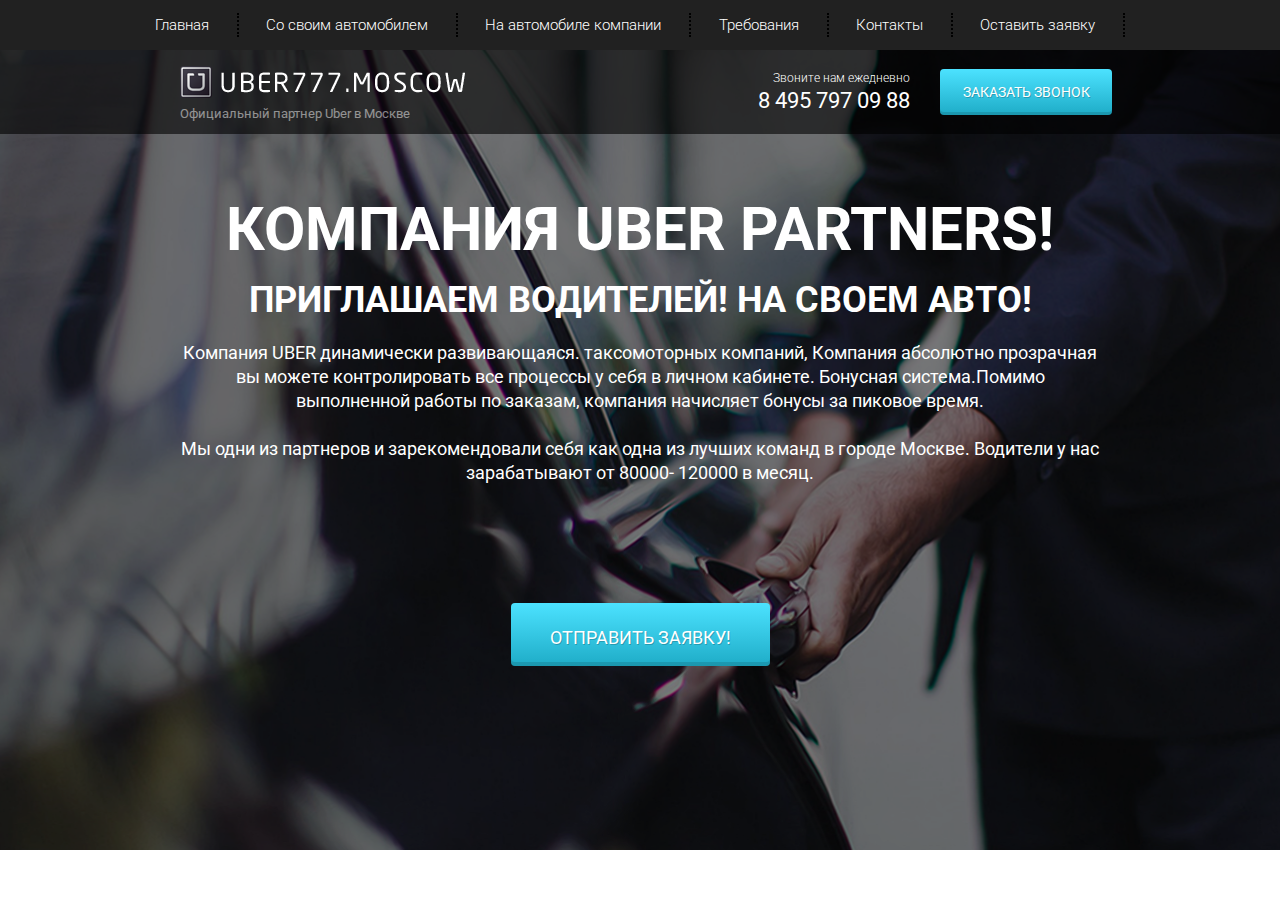
==== source/WEB_UBER/src/index.html @ 9bc8b07d "add new site" ====
<!DOCTYPE html>
<html lang="en">
<head>
    <meta charset="UTF-8">
    <meta http-equiv="X-UA-Compatible" content="IE=edge">
    <meta name="viewport" content="width=device-width, initial-scale=1.0">
    <link rel="preconnect" href="https://fonts.gstatic.com">
<link href="https://fonts.googleapis.com/css2?family=Roboto:ital,wght@0,300;0,400;0,700;1,300;1,400;1,700&display=swap" rel="stylesheet">
<link rel="stylesheet" href="bootstrap/bootstrap-reboot.min.css">
<link rel="stylesheet" href="bootstrap/bootstrap-grid.min.css">
<link rel="stylesheet" href="css/style.css">
    <title>Document</title>
</head>
<body>
    <header>
        <nav>
            <div class="container">
                <ul class="menu">
                    <li class="menu_item"><a href="#" class="menu_link">Главная</a></li>
                    <li class="menu_item"><a href="#" class="menu_link">Со своим автомобилем</a></li>
                    <li class="menu_item"><a href="#" class="menu_link">На автомобиле компании</a></li>
                    <li class="menu_item"><a href="#" class="menu_link">Требования</a></li>
                    <li class="menu_item"><a href="#" class="menu_link">Контакты</a></li>
                    <li class="menu_item"><a href="#" class="menu_link">Оставить заявку</a></li>
                </ul>
            </div>
        </nav>
        <div class="subheader">
            <div class="container">
                <div class="row">
                    <div class="col-md-4 offset-md-1">
                        <a href="#" class="subheader_logo"><img src="img/logo/uberr.png" alt="logo"></a>
                        <div class="subheader_official">Официальный партнер Uber в Москве</div>
                        
                    </div>
                    <div class="col-md-2 offset-md-2">
                        <div class="subheader_call">
                            Звоните нам ежедневно
                        </div>
                        <a href="tel:84957970988" class="subheader_phone">8 495 797 09 88</a>
                    </div>
                    <div class="col-md-2">
                      <button class="subheader_btn">заказать звонок</button>  
                </div>
                </div>

            </div>
        </div>
    </header>
  <section class="promo">
      <div class="container">
          <div class="row">
              <div class="col-md-10 offset-md-1">
                  <h1 class="promo_header">КОМПАНИЯ UBER PARTNERS!</h1>
                  <h2 class="promo_subheader">ПРИГЛАШАЕМ ВОДИТЕЛЕЙ! НА СВОЕМ АВТО!</h2>
                  <div class="promo_descr">Компания UBER  динамически развивающаяся.    
                        таксомоторных компаний, Компания абсолютно прозрачная вы можете контролировать все процессы у себя в личном кабинете. Бонуcная система.Помимо выполненной работы по заказам, компания начисляет бонусы за
                        пиковое время.
                        <br><br>
                        Мы одни из партнеров и зарекомендовали себя как одна из лучших команд в городе Москве.  Водители у нас
                        зарабатывают от 80000- 120000 в месяц.</div>
                        <button class="promo_btn">ОТПРАВИТЬ ЗАЯВКУ!</button>
              </div>
          </div>
      </div>
  </section>
</body>
</html>
---- source/WEB_UBER/src/css/style.css ----
* {
    font-family: 'Roboto', sans-serif;  
}
header {
    position: relative;
}
nav {
    height: 50px;
    background-color: #212121;
}

.menu {
    display: flex;
    justify-content: space-between;
    padding: 13px 70px;
    margin: 0;
    list-style: none;
}

.menu .menu_link {
    font-size: 15px;
    font-weight: 300;
    color: #ffffff;
}
.menu .menu_item {
    border-right: 2px dotted black;
    padding-right: 28px;
}

.subheader {
    position: absolute;
    width: 100%;
    height: 84px;
    background-color: rgba(0, 0, 0, 0.6);
}

.subheader .subheader_logo {
    display: block;
    max-width: 100%;
    margin-top: 16px;
}

.subheader .subheader_official {
    margin-top: 6px;
    opacity: 0.5;
    color: #ffffff;
    font-size: 13px;
    font-weight: 400;
    font-style: normal;
    letter-spacing: normal;
    text-align: left;
}

.subheader .subheader_call {
    color: #ffffff;
    font-size: 12px;
    font-weight: 300;
    margin-top: 19px;
    text-align: right;
}

.subheader .subheader_phone {
    display: block;
    margin-top: 8px;
    color: #ffffff;
    font-size: 22px;
    font-weight: 400;
    text-align: right;
    text-transform: uppercase;
    line-height: 12px;
}

.subheader .subheader_btn {
    margin-top: 19px;
    width: 172px;
    height: 46px;
    box-shadow: inset 0 -3px 0 rgba(0, 0, 0, 0.12);
    border: none;
    border-radius: 4px;
    background-image: linear-gradient(to top, #1eacc7 0%, #4ce2ff 100%);
    text-shadow: 1px 1px 0 rgba(0, 0, 0, 0.21);
    color: #ffffff;
    font-size: 14px;
    font-weight: 400;
    text-align: center;
    text-transform: uppercase;
}

.promo {
    min-height: 800px;
    background: url('../img/bg/up-img.png') center center/cover no-repeat;
    padding: 150px 0 135px 0;
}

.promo .promo_header {
    color: #ffffff;
    font-size: 36px;
    font-weight: 700;
    text-align: center;
    text-transform: uppercase;
    font-size: 60px;
    line-height: 60px;
}

.promo .promo_subheader {
    color: #ffffff;
    font-size: 36px;
    font-weight: 700;
    text-align: center;
    text-transform: uppercase;
    font-size: 36px;
    line-height: 36px;
    margin-top: 22px;
}

.promo .promo_descr {
    color: #ffffff;
    font-family: Roboto;
    font-size: 18px;
    font-weight: 400;
    line-height: 24px;
    text-align: center;
    margin-top: 23px;
}

.promo .promo_btn {
    display: block;
    margin: 118px auto 0 auto;
    width: 259px;
    height: 63px;
    box-shadow: inset 0 -4px 0 rgba(0, 0, 0, 0.12);
    border: none;
    border-radius: 4px;
    background-image: linear-gradient(to top, #1eacc7 0%, #4ce2ff 100%);
    text-shadow: 1px 1px 0 rgba(0, 0, 0, 0.21);
    color: #ffffff;
    font-family: Roboto;
    font-size: 18px;
    font-weight: 400;
    font-style: normal;
    letter-spacing: normal;
    line-height: 68px;
    text-align: center;
    text-transform: uppercase;
}
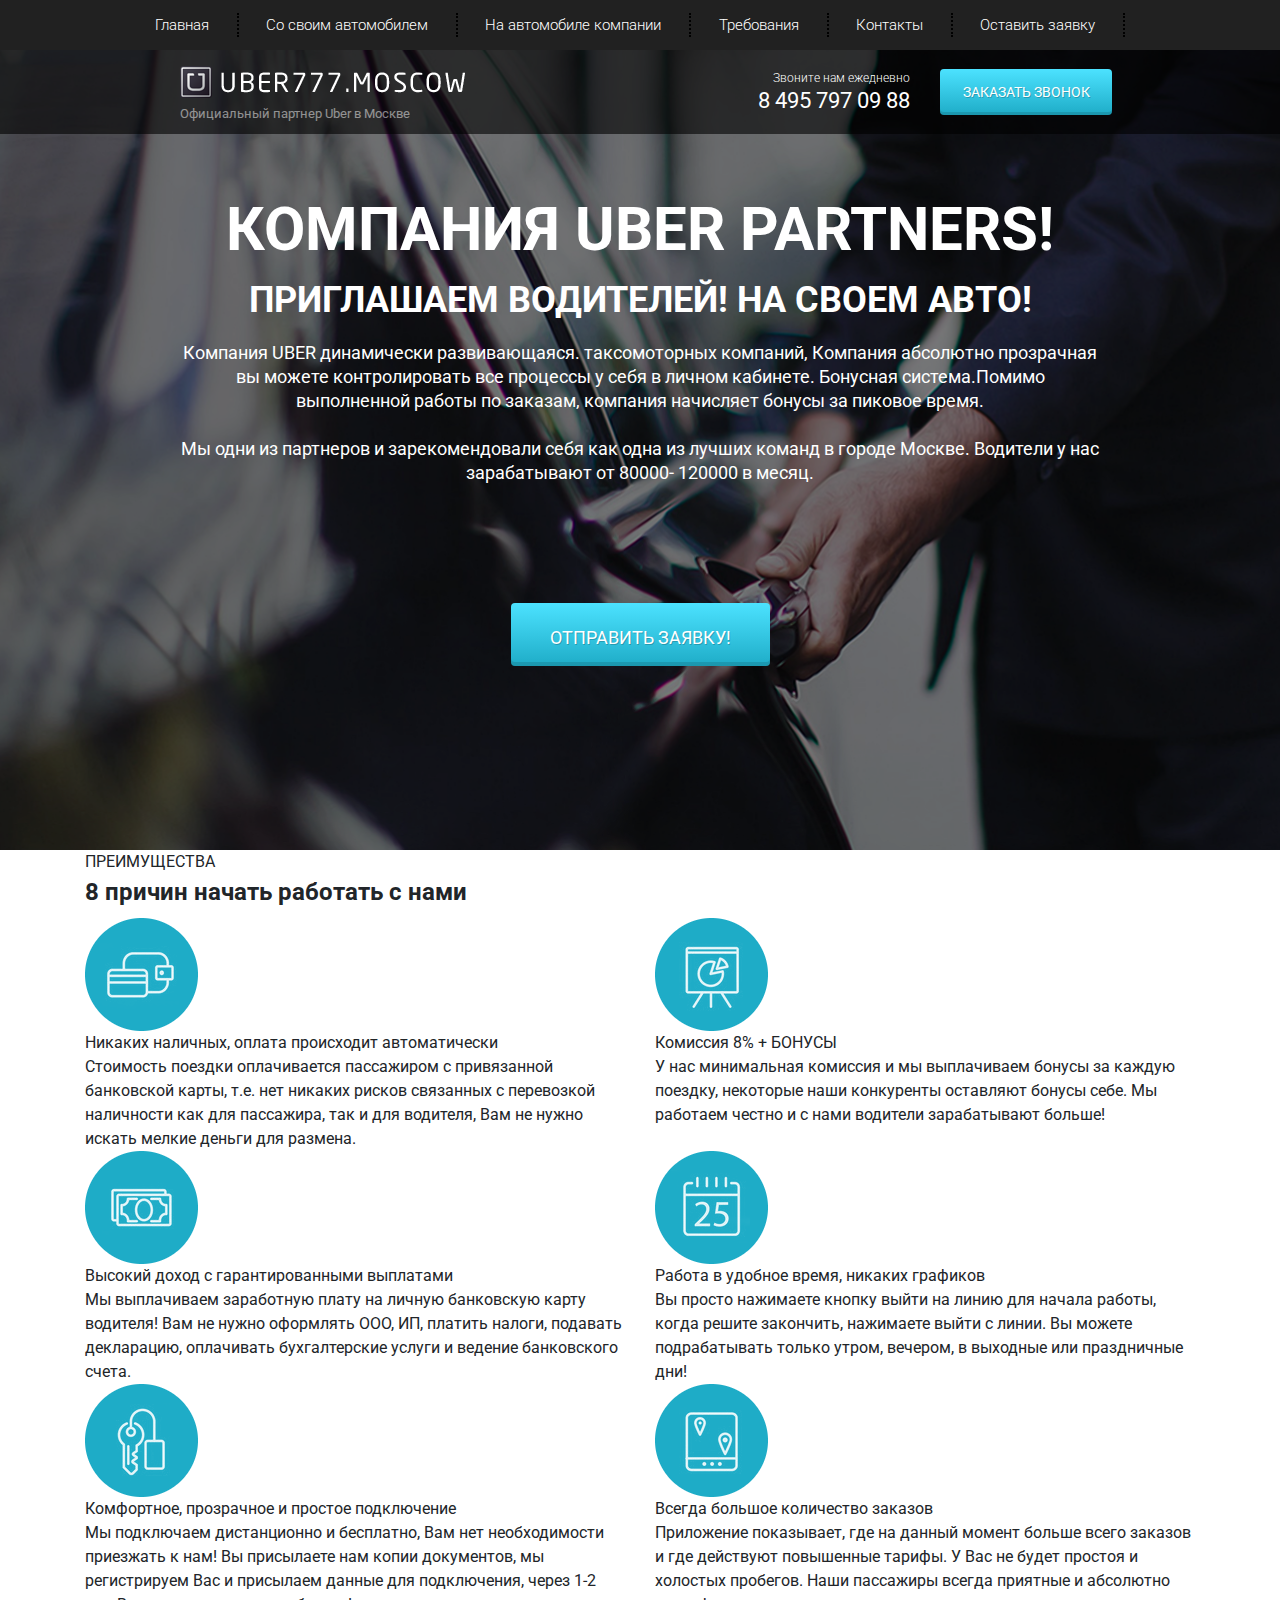
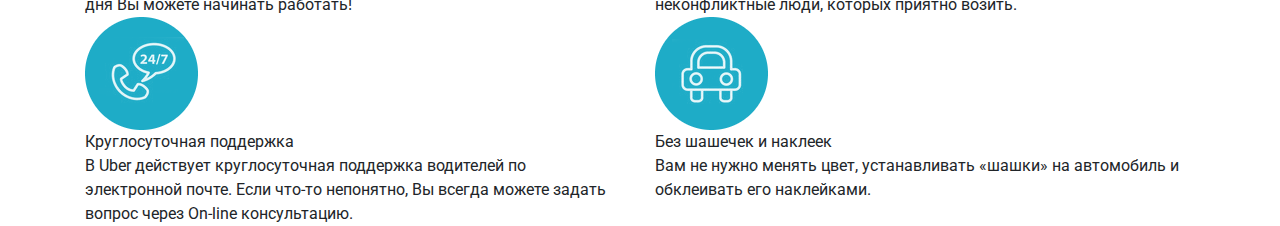
==== commit f05f15bd: "add sass file" ====
--- a/source/WEB_UBER/src/index.html
+++ b/source/WEB_UBER/src/index.html
@@ -1,68 +1,211 @@
 <!DOCTYPE html>
 <html lang="en">
-<head>
-    <meta charset="UTF-8">
-    <meta http-equiv="X-UA-Compatible" content="IE=edge">
-    <meta name="viewport" content="width=device-width, initial-scale=1.0">
-    <link rel="preconnect" href="https://fonts.gstatic.com">
-<link href="https://fonts.googleapis.com/css2?family=Roboto:ital,wght@0,300;0,400;0,700;1,300;1,400;1,700&display=swap" rel="stylesheet">
-<link rel="stylesheet" href="bootstrap/bootstrap-reboot.min.css">
-<link rel="stylesheet" href="bootstrap/bootstrap-grid.min.css">
-<link rel="stylesheet" href="css/style.css">
-    <title>Document</title>
-</head>
-<body>
+  <head>
+    <meta charset="UTF-8" />
+    <meta http-equiv="X-UA-Compatible" content="IE=edge" />
+    <meta name="viewport" content="width=device-width, initial-scale=1.0" />
+    <link rel="preconnect" href="https://fonts.gstatic.com" />
+    <link
+      href="https://fonts.googleapis.com/css2?family=Roboto:ital,wght@0,300;0,400;0,700;1,300;1,400;1,700&display=swap"
+      rel="stylesheet"
+    />
+    <link rel="stylesheet" href="css/bootstrap-reboot.min.css" />
+    <link rel="stylesheet" href="css/bootstrap-grid.min.css" />
+    <link rel="stylesheet" href="css/style.css" />
+    <title>UBER</title>
+  </head>
+  <body>
     <header>
-        <nav>
-            <div class="container">
-                <ul class="menu">
-                    <li class="menu_item"><a href="#" class="menu_link">Главная</a></li>
-                    <li class="menu_item"><a href="#" class="menu_link">Со своим автомобилем</a></li>
-                    <li class="menu_item"><a href="#" class="menu_link">На автомобиле компании</a></li>
-                    <li class="menu_item"><a href="#" class="menu_link">Требования</a></li>
-                    <li class="menu_item"><a href="#" class="menu_link">Контакты</a></li>
-                    <li class="menu_item"><a href="#" class="menu_link">Оставить заявку</a></li>
-                </ul>
-            </div>
-        </nav>
-        <div class="subheader">
-            <div class="container">
-                <div class="row">
-                    <div class="col-md-4 offset-md-1">
-                        <a href="#" class="subheader_logo"><img src="img/logo/uberr.png" alt="logo"></a>
-                        <div class="subheader_official">Официальный партнер Uber в Москве</div>
-                        
-                    </div>
-                    <div class="col-md-2 offset-md-2">
-                        <div class="subheader_call">
-                            Звоните нам ежедневно
-                        </div>
-                        <a href="tel:84957970988" class="subheader_phone">8 495 797 09 88</a>
-                    </div>
-                    <div class="col-md-2">
-                      <button class="subheader_btn">заказать звонок</button>  
-                </div>
-                </div>
+      <nav>
+        <div class="container">
+          <ul class="menu">
+            <li class="menu_item"><a href="#" class="menu_link">Главная</a></li>
+            <li class="menu_item">
+              <a href="#" class="menu_link">Со своим автомобилем</a>
+            </li>
+            <li class="menu_item">
+              <a href="#" class="menu_link">На автомобиле компании</a>
+            </li>
+            <li class="menu_item">
+              <a href="#" class="menu_link">Требования</a>
+            </li>
+            <li class="menu_item">
+              <a href="#" class="menu_link">Контакты</a>
+            </li>
+            <li class="menu_item">
+              <a href="#" class="menu_link">Оставить заявку</a>
+            </li>
+          </ul>
+        </div>
+      </nav>
+      <div class="subheader">
+        <div class="container">
+          <div class="row">
+            <div class="col-md-4 offset-md-1">
+              <a href="#" class="subheader_logo"
+                ><img src="img/logo/uberr.png" alt="logo"
+              /></a>
+              <div class="subheader_official">
+                Официальный партнер Uber в Москве
+              </div>
+            </div>
+            <div class="col-md-2 offset-md-2">
+              <div class="subheader_call">Звоните нам ежедневно</div>
+              <a href="tel:84957970988" class="subheader_phone"
+                >8 495 797 09 88</a
+              >
+            </div>
+            <div class="col-md-2">
+              <button class="subheader_btn">заказать звонок</button>
+            </div>
+          </div>
+        </div>
+      </div>
+    </header>
+    <section class="promo">
+      <div class="container">
+        <div class="row">
+          <div class="col-md-10 offset-md-1">
+            <h1 class="promo_header">КОМПАНИЯ UBER PARTNERS!</h1>
+            <h2 class="promo_subheader">
+              ПРИГЛАШАЕМ ВОДИТЕЛЕЙ! НА СВОЕМ АВТО!
+            </h2>
+            <div class="promo_descr">
+              Компания UBER динамически развивающаяся. таксомоторных компаний,
+              Компания абсолютно прозрачная вы можете контролировать все
+              процессы у себя в личном кабинете. Бонуcная система.Помимо
+              выполненной работы по заказам, компания начисляет бонусы за
+              пиковое время. <br /><br />
+              Мы одни из партнеров и зарекомендовали себя как одна из лучших
+              команд в городе Москве. Водители у нас зарабатывают от 80000-
+              120000 в месяц.
+            </div>
+            <button class="promo_btn">ОТПРАВИТЬ ЗАЯВКУ!</button>
+          </div>
+        </div>
+      </div>
+    </section>
+    <section class="reasons">
+        <div class="container"><div class="label">ПРЕИМУЩЕСТВА</div> 
+        <h2 class="title">8 причин начать работать с нами</h2>
+      <div class="row">
+        <div class="col-md-6">
+          <div class="reasons_block">
+            <div class="reasons_round">
+              <img src="icons/wallet.png" class="rounded float-start" alt="call" />
+            </div>
+            <div class="reasons_descr">
+              <div class="reasons_subtitle">Никаких наличных, оплата происходит
+                  автоматически</div>
+              <div class="reasons_text">
+                  Стоимость поездки оплачивается пассажиром с привязанной банковской карты, т.е. нет никаких
+                  рисков связанных с перевозкой наличности как
+                  для пассажира, так и для водителя, Вам не нужно искать мелкие деньги для размена.
+              </div>
+            </div>
+          </div>
+        </div>
 
-            </div>
-        </div>
-    </header>
-  <section class="promo">
-      <div class="container">
-          <div class="row">
-              <div class="col-md-10 offset-md-1">
-                  <h1 class="promo_header">КОМПАНИЯ UBER PARTNERS!</h1>
-                  <h2 class="promo_subheader">ПРИГЛАШАЕМ ВОДИТЕЛЕЙ! НА СВОЕМ АВТО!</h2>
-                  <div class="promo_descr">Компания UBER  динамически развивающаяся.    
-                        таксомоторных компаний, Компания абсолютно прозрачная вы можете контролировать все процессы у себя в личном кабинете. Бонуcная система.Помимо выполненной работы по заказам, компания начисляет бонусы за
-                        пиковое время.
-                        <br><br>
-                        Мы одни из партнеров и зарекомендовали себя как одна из лучших команд в городе Москве.  Водители у нас
-                        зарабатывают от 80000- 120000 в месяц.</div>
-                        <button class="promo_btn">ОТПРАВИТЬ ЗАЯВКУ!</button>
-              </div>
-          </div>
-      </div>
-  </section>
-</body>
-</html>+        <div class="col-md-6">
+          <div class="reasons_block">
+            <div class="reasons_round">
+              <img src="icons/board.png" class="rounded float-start" alt="call" />
+            </div>
+            <div class="reasons_descr">
+              <div class="reasons_subtitle">Комиссия 8% + БОНУСЫ</div>
+              <div class="reasons_text">
+                  У нас минимальная комиссия и мы выплачиваем бонусы за каждую поездку, некоторые наши конкуренты оставляют бонусы себе. Мы работаем честно и с нами водители зарабатывают больше!
+              </div>
+            </div>
+          </div>
+        </div>
+        <div class="col-md-6">
+          <div class="reasons_block">
+            <div class="reasons_round">
+              <img src="icons/money.png" alt="call" />
+            </div>
+            <div class="reasons_descr">
+              <div class="reasons_subtitle">Высокий доход с гарантированными
+                  выплатами</div>
+              <div class="reasons_text">
+                  Мы выплачиваем заработную плату на личную банковскую карту водителя! Вам не нужно оформлять ООО, ИП, платить налоги, подавать декларацию, оплачивать бухгалтерские услуги и ведение банковского счета.
+              </div>
+            </div>
+          </div>
+        </div>
+        <div class="col-md-6">
+          <div class="reasons_block">
+            <div class="reasons_round">
+              <img src="icons/kalendar.png" class="rounded float-start" alt="call" />
+            </div>
+            <div class="reasons_descr">
+              <div class="reasons_subtitle">Работа в удобное время, никаких
+                  графиков</div>
+              <div class="reasons_text">
+                  Вы просто нажимаете кнопку выйти на линию для начала работы, когда решите закончить, нажимаете выйти с линии. Вы можете подрабатывать только утром, вечером, в выходные или праздничные дни! 
+              </div>
+            </div>
+          </div>
+        </div>
+        <div class="col-md-6">
+          <div class="reasons_block">
+            <div class="reasons_round">
+              <img src="icons/key.png" class="rounded float-start" alt="call" />
+            </div>
+            <div class="reasons_descr">
+              <div class="reasons_subtitle">Комфортное, прозрачное и простое
+                  подключение</div>
+              <div class="reasons_text">
+                  Мы подключаем дистанционно и бесплатно, Вам нет необходимости приезжать к нам! Вы присылаете нам копии документов, мы регистрируем Вас и присылаем данные для подключения, через 1-2 дня Вы можете начинать работать!
+              </div>
+            </div>
+          </div>
+        </div>
+        <div class="col-md-6">
+          <div class="reasons_block">
+            <div class="reasons_round">
+              <img src="icons/disk.png" alt="call" />
+            </div>
+            <div class=""col-md-auto">
+              <div class="reasons_subtitle">Всегда большое количество заказов</div>
+              <div class="reasons_text">
+                  Приложение показывает, где на данный момент больше всего заказов и где действуют повышенные тарифы. У Вас не будет простоя и холостых пробегов. Наши пассажиры всегда приятные и абсолютно неконфликтные люди, которых приятно возить.
+              </div>
+            </div>
+          </div>
+        </div>
+        <div class="col-md-6">
+          <div class="reasons_block">
+            <div class="reasons_round">
+              <img src="icons/call.png" class="rounded float-start" alt="call" />
+            </div>
+            <div class="reasons_descr">
+              <div class="reasons_subtitle">Круглосуточная поддержка</div>
+              <div class="reasons_text">
+                В Uber действует круглосуточная поддержка водителей по
+                электронной почте. Если что-то непонятно, Вы всегда можете
+                задать вопрос через On-line консультацию.
+              </div>
+            </div>
+          </div>
+        </div>
+        <div class="col-md-6">
+          <div class="reasons_block">
+            <div class="reasons_round">
+              <img src="icons/auto.png" alt="call" />
+            </div>
+            <div class="reasons_descr">
+              <div class="reasons_subtitle">Без шашечек и наклеек</div>
+              <div class="reasons_text">
+                  Вам не нужно менять цвет, устанавливать «шашки» на автомобиль и обклеивать его наклейками.
+              </div>
+            </div>
+          </div>
+        </div>
+    </div>
+        
+        </div>
+      </>
+    </div>
+  </body>
+</html>
--- a/source/WEB_UBER/src/css/style.css
+++ b/source/WEB_UBER/src/css/style.css
@@ -1,145 +1 @@
-* {
-    font-family: 'Roboto', sans-serif;  
-}
-header {
-    position: relative;
-}
-nav {
-    height: 50px;
-    background-color: #212121;
-}
-
-.menu {
-    display: flex;
-    justify-content: space-between;
-    padding: 13px 70px;
-    margin: 0;
-    list-style: none;
-}
-
-.menu .menu_link {
-    font-size: 15px;
-    font-weight: 300;
-    color: #ffffff;
-}
-.menu .menu_item {
-    border-right: 2px dotted black;
-    padding-right: 28px;
-}
-
-.subheader {
-    position: absolute;
-    width: 100%;
-    height: 84px;
-    background-color: rgba(0, 0, 0, 0.6);
-}
-
-.subheader .subheader_logo {
-    display: block;
-    max-width: 100%;
-    margin-top: 16px;
-}
-
-.subheader .subheader_official {
-    margin-top: 6px;
-    opacity: 0.5;
-    color: #ffffff;
-    font-size: 13px;
-    font-weight: 400;
-    font-style: normal;
-    letter-spacing: normal;
-    text-align: left;
-}
-
-.subheader .subheader_call {
-    color: #ffffff;
-    font-size: 12px;
-    font-weight: 300;
-    margin-top: 19px;
-    text-align: right;
-}
-
-.subheader .subheader_phone {
-    display: block;
-    margin-top: 8px;
-    color: #ffffff;
-    font-size: 22px;
-    font-weight: 400;
-    text-align: right;
-    text-transform: uppercase;
-    line-height: 12px;
-}
-
-.subheader .subheader_btn {
-    margin-top: 19px;
-    width: 172px;
-    height: 46px;
-    box-shadow: inset 0 -3px 0 rgba(0, 0, 0, 0.12);
-    border: none;
-    border-radius: 4px;
-    background-image: linear-gradient(to top, #1eacc7 0%, #4ce2ff 100%);
-    text-shadow: 1px 1px 0 rgba(0, 0, 0, 0.21);
-    color: #ffffff;
-    font-size: 14px;
-    font-weight: 400;
-    text-align: center;
-    text-transform: uppercase;
-}
-
-.promo {
-    min-height: 800px;
-    background: url('../img/bg/up-img.png') center center/cover no-repeat;
-    padding: 150px 0 135px 0;
-}
-
-.promo .promo_header {
-    color: #ffffff;
-    font-size: 36px;
-    font-weight: 700;
-    text-align: center;
-    text-transform: uppercase;
-    font-size: 60px;
-    line-height: 60px;
-}
-
-.promo .promo_subheader {
-    color: #ffffff;
-    font-size: 36px;
-    font-weight: 700;
-    text-align: center;
-    text-transform: uppercase;
-    font-size: 36px;
-    line-height: 36px;
-    margin-top: 22px;
-}
-
-.promo .promo_descr {
-    color: #ffffff;
-    font-family: Roboto;
-    font-size: 18px;
-    font-weight: 400;
-    line-height: 24px;
-    text-align: center;
-    margin-top: 23px;
-}
-
-.promo .promo_btn {
-    display: block;
-    margin: 118px auto 0 auto;
-    width: 259px;
-    height: 63px;
-    box-shadow: inset 0 -4px 0 rgba(0, 0, 0, 0.12);
-    border: none;
-    border-radius: 4px;
-    background-image: linear-gradient(to top, #1eacc7 0%, #4ce2ff 100%);
-    text-shadow: 1px 1px 0 rgba(0, 0, 0, 0.21);
-    color: #ffffff;
-    font-family: Roboto;
-    font-size: 18px;
-    font-weight: 400;
-    font-style: normal;
-    letter-spacing: normal;
-    line-height: 68px;
-    text-align: center;
-    text-transform: uppercase;
-}
+*{font-family:"Roboto",sans-serif}header{position:relative}nav{height:50px;background-color:#212121}.menu{display:flex;justify-content:space-between;padding:13px 70px;margin:0;list-style:none}.menu .menu_link{font-size:15px;font-weight:300;color:#fff}.menu .menu_item{border-right:2px dotted #000;padding-right:28px}.subheader{position:absolute;width:100%;height:84px;background-color:rgba(0,0,0,.6)}.subheader .subheader_logo{display:block;max-width:100%;margin-top:16px}.subheader .subheader_official{margin-top:6px;opacity:.5;color:#fff;font-size:13px;font-weight:400;font-style:normal;letter-spacing:normal;text-align:left}.subheader .subheader_call{color:#fff;font-size:12px;font-weight:300;margin-top:19px;text-align:right}.subheader .subheader_phone{display:block;margin-top:8px;color:#fff;font-size:22px;font-weight:400;text-align:right;text-transform:uppercase;line-height:12px}.subheader .subheader_btn{margin-top:19px;width:172px;height:46px;box-shadow:inset 0 -3px 0 rgba(0,0,0,.12);border:none;border-radius:4px;background-image:linear-gradient(to top, #1eacc7 0%, #4ce2ff 100%);text-shadow:1px 1px 0 rgba(0,0,0,.21);color:#fff;font-size:14px;font-weight:400;text-align:center;text-transform:uppercase}.promo{min-height:800px;background:url("../img/bg/up-img.png") center center/cover no-repeat;padding:150px 0 135px 0}.promo .promo_header{color:#fff;font-size:36px;font-weight:700;text-align:center;text-transform:uppercase;font-size:60px;line-height:60px}.promo .promo_subheader{color:#fff;font-size:36px;font-weight:700;text-align:center;text-transform:uppercase;font-size:36px;line-height:36px;margin-top:22px}.promo .promo_descr{color:#fff;font-family:Roboto;font-size:18px;font-weight:400;line-height:24px;text-align:center;margin-top:23px}.promo .promo_btn{display:block;margin:118px auto 0 auto;width:259px;height:63px;box-shadow:inset 0 -4px 0 rgba(0,0,0,.12);border:none;border-radius:4px;background-image:linear-gradient(to top, #1eacc7 0%, #4ce2ff 100%);text-shadow:1px 1px 0 rgba(0,0,0,.21);color:#fff;font-family:Roboto;font-size:18px;font-weight:400;font-style:normal;letter-spacing:normal;line-height:68px;text-align:center;text-transform:uppercase}/*# sourceMappingURL=style.css.map */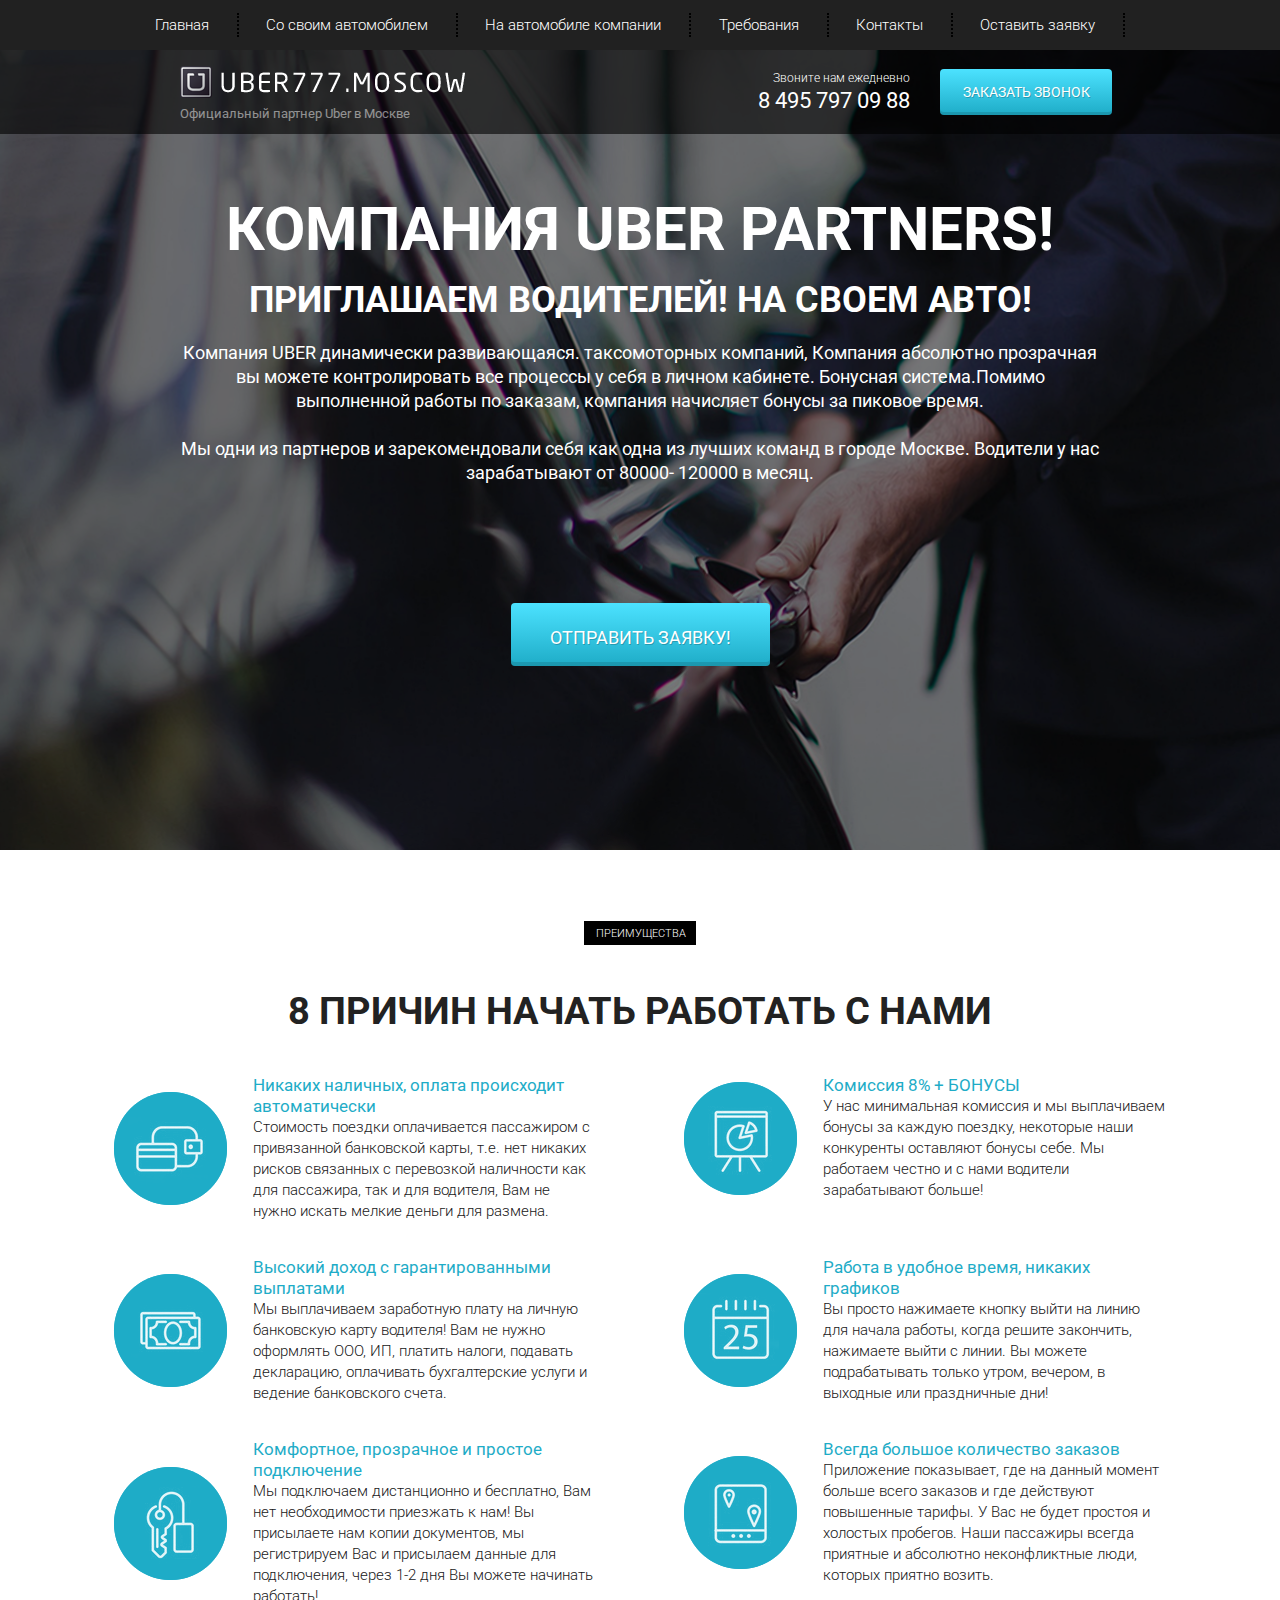
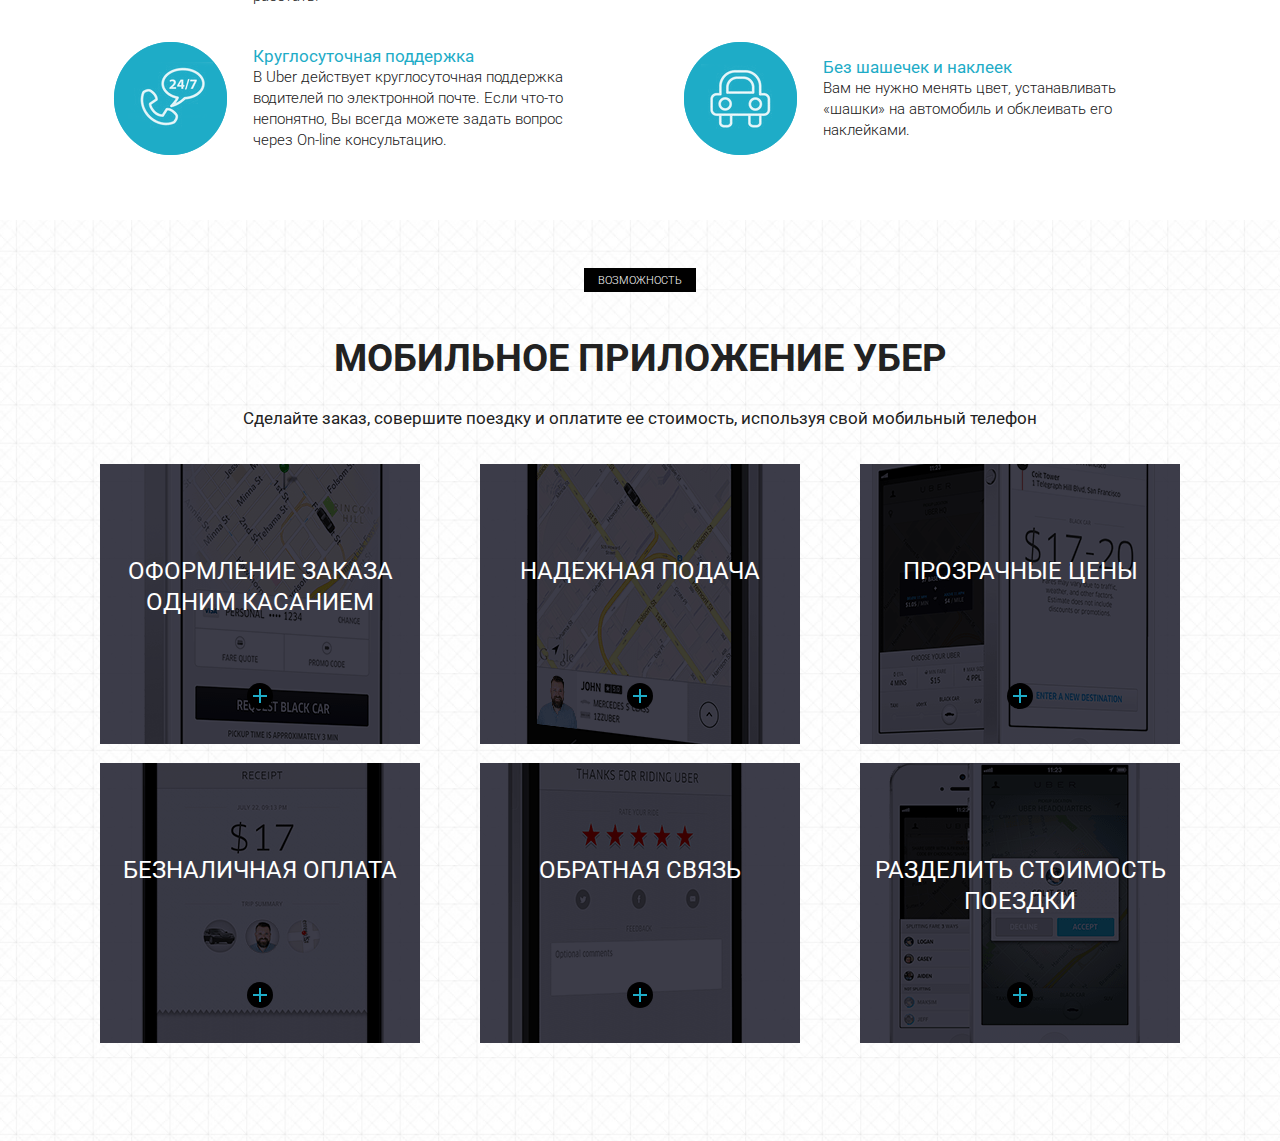
==== commit b320bdf7: "Update sass file" ====
--- a/source/WEB_UBER/src/index.html
+++ b/source/WEB_UBER/src/index.html
@@ -86,7 +86,8 @@
       </div>
     </section>
     <section class="reasons">
-        <div class="container"><div class="label">ПРЕИМУЩЕСТВА</div> 
+        <div class="container">
+            <div class="label">ПРЕИМУЩЕСТВА</div> 
         <h2 class="title">8 причин начать работать с нами</h2>
       <div class="row">
         <div class="col-md-6">
@@ -166,7 +167,7 @@
             <div class="reasons_round">
               <img src="icons/disk.png" alt="call" />
             </div>
-            <div class=""col-md-auto">
+            <div class="reasons_descr">
               <div class="reasons_subtitle">Всегда большое количество заказов</div>
               <div class="reasons_text">
                   Приложение показывает, где на данный момент больше всего заказов и где действуют повышенные тарифы. У Вас не будет простоя и холостых пробегов. Наши пассажиры всегда приятные и абсолютно неконфликтные люди, которых приятно возить.
@@ -203,9 +204,53 @@
           </div>
         </div>
     </div>
-        
-        </div>
-      </>
-    </div>
+        </div>
+    </section>
+    <section class="mobile">
+        <div class="container">
+            <div class="label">возможность</div>
+            <div class="title">мобильное приложение убер</div>
+            <div class="subtitle">Сделайте заказ, совершите поездку и оплатите ее стоимость, используя свой мобильный телефон</div>
+            <div class="row">
+                <div class="col-md-4">
+                    <div class="mobile_item mobile_item_1">
+                        <div class="mobile_item_subtitle">оформление заказа одним касанием</div>
+                        <div class="mobile_item_plus"><img src="img/plus.png" alt="plus"></div>
+                    </div>
+                </div>
+                <div class="col-md-4">
+                    <div class="mobile_item mobile_item_2">
+                        <div class="mobile_item_subtitle">надежная подача</div>
+                        <div class="mobile_item_plus"><img src="img/plus.png" alt="plus"></div>
+                    </div>
+                </div>
+                <div class="col-md-4">
+                    <div class="mobile_item mobile_item_3">
+                        <div class="mobile_item_subtitle">прозрачные цены</div>
+                        <div class="mobile_item_plus"><img src="img/plus.png" alt="plus"></div>
+                    </div>
+                </div>
+                <div class="col-md-4">
+                    <div class="mobile_item mobile_item_4">
+                        <div class="mobile_item_subtitle">безналичная оплата</div>
+                        <div class="mobile_item_plus"><img src="img/plus.png" alt="plus"></div>
+                    </div>
+                </div>
+                <div class="col-md-4">
+                    <div class="mobile_item mobile_item_5">
+                        <div class="mobile_item_subtitle">обратная связь</div>
+                        <div class="mobile_item_plus"><img src="img/plus.png" alt="plus"></div>
+                    </div>
+                </div>
+                <div class="col-md-4">
+                    <div class="mobile_item mobile_item_6">
+                        <div class="mobile_item_subtitle">разделить
+                            стоимость поездки</div>
+                        <div class="mobile_item_plus"><img src="img/plus.png" alt="plus"></div>
+                    </div>
+                </div>
+            </div>
+        </div>
+    </section>
   </body>
 </html>
--- a/source/WEB_UBER/src/css/style.css
+++ b/source/WEB_UBER/src/css/style.css
@@ -1 +1 @@
-*{font-family:"Roboto",sans-serif}header{position:relative}nav{height:50px;background-color:#212121}.menu{display:flex;justify-content:space-between;padding:13px 70px;margin:0;list-style:none}.menu .menu_link{font-size:15px;font-weight:300;color:#fff}.menu .menu_item{border-right:2px dotted #000;padding-right:28px}.subheader{position:absolute;width:100%;height:84px;background-color:rgba(0,0,0,.6)}.subheader .subheader_logo{display:block;max-width:100%;margin-top:16px}.subheader .subheader_official{margin-top:6px;opacity:.5;color:#fff;font-size:13px;font-weight:400;font-style:normal;letter-spacing:normal;text-align:left}.subheader .subheader_call{color:#fff;font-size:12px;font-weight:300;margin-top:19px;text-align:right}.subheader .subheader_phone{display:block;margin-top:8px;color:#fff;font-size:22px;font-weight:400;text-align:right;text-transform:uppercase;line-height:12px}.subheader .subheader_btn{margin-top:19px;width:172px;height:46px;box-shadow:inset 0 -3px 0 rgba(0,0,0,.12);border:none;border-radius:4px;background-image:linear-gradient(to top, #1eacc7 0%, #4ce2ff 100%);text-shadow:1px 1px 0 rgba(0,0,0,.21);color:#fff;font-size:14px;font-weight:400;text-align:center;text-transform:uppercase}.promo{min-height:800px;background:url("../img/bg/up-img.png") center center/cover no-repeat;padding:150px 0 135px 0}.promo .promo_header{color:#fff;font-size:36px;font-weight:700;text-align:center;text-transform:uppercase;font-size:60px;line-height:60px}.promo .promo_subheader{color:#fff;font-size:36px;font-weight:700;text-align:center;text-transform:uppercase;font-size:36px;line-height:36px;margin-top:22px}.promo .promo_descr{color:#fff;font-family:Roboto;font-size:18px;font-weight:400;line-height:24px;text-align:center;margin-top:23px}.promo .promo_btn{display:block;margin:118px auto 0 auto;width:259px;height:63px;box-shadow:inset 0 -4px 0 rgba(0,0,0,.12);border:none;border-radius:4px;background-image:linear-gradient(to top, #1eacc7 0%, #4ce2ff 100%);text-shadow:1px 1px 0 rgba(0,0,0,.21);color:#fff;font-family:Roboto;font-size:18px;font-weight:400;font-style:normal;letter-spacing:normal;line-height:68px;text-align:center;text-transform:uppercase}/*# sourceMappingURL=style.css.map */+*{font-family:"Roboto",sans-serif}header{position:relative}nav{height:50px;background-color:#212121}.menu{display:flex;justify-content:space-between;padding:13px 70px;margin:0;list-style:none}.menu .menu_link{font-size:15px;font-weight:300;color:#fff}.menu .menu_item{border-right:2px dotted #000;padding-right:28px}.subheader{position:absolute;width:100%;height:84px;background-color:rgba(0,0,0,.6)}.subheader .subheader_logo{display:block;max-width:100%;margin-top:16px}.subheader .subheader_official{margin-top:6px;opacity:.5;color:#fff;font-size:13px;font-weight:400;font-style:normal;letter-spacing:normal;text-align:left}.subheader .subheader_call{color:#fff;font-size:12px;font-weight:300;margin-top:19px;text-align:right}.subheader .subheader_phone{display:block;margin-top:8px;color:#fff;font-size:22px;font-weight:400;text-align:right;text-transform:uppercase;line-height:12px}.subheader .subheader_btn{margin-top:19px;width:172px;height:46px;box-shadow:inset 0 -3px 0 rgba(0,0,0,.12);border:none;border-radius:4px;background-image:linear-gradient(to top, #1eacc7 0%, #4ce2ff 100%);text-shadow:1px 1px 0 rgba(0,0,0,.21);color:#fff;font-size:14px;font-weight:400;text-align:center;text-transform:uppercase}.promo{min-height:800px;background:url("../img/bg/up-img.png") center center/cover no-repeat;padding:150px 0 135px 0}.promo .promo_header{color:#fff;font-size:36px;font-weight:700;text-align:center;text-transform:uppercase;font-size:60px;line-height:60px}.promo .promo_subheader{color:#fff;font-size:36px;font-weight:700;text-align:center;text-transform:uppercase;font-size:36px;line-height:36px;margin-top:22px}.promo .promo_descr{color:#fff;font-family:Roboto;font-size:18px;font-weight:400;line-height:24px;text-align:center;margin-top:23px}.promo .promo_btn{display:block;margin:118px auto 0 auto;width:259px;height:63px;box-shadow:inset 0 -4px 0 rgba(0,0,0,.12);border:none;border-radius:4px;background-image:linear-gradient(to top, #1eacc7 0%, #4ce2ff 100%);text-shadow:1px 1px 0 rgba(0,0,0,.21);color:#fff;font-family:Roboto;font-size:18px;font-weight:400;font-style:normal;letter-spacing:normal;line-height:68px;text-align:center;text-transform:uppercase}.reasons{padding:71px 0 65px 0}.label{margin:0 auto;height:24px;width:112px;padding:5px 12px;background-color:#000;color:#fff;font-size:11px;font-weight:300;text-transform:uppercase;text-align:center}.title{margin-bottom:0;margin-top:38px;color:#222;font-size:38px;font-weight:700;text-transform:uppercase;text-align:center}.subtitle{margin-top:19px;color:#222;font-size:17px;font-weight:400;text-align:center}.reasons .reasons_block{display:flex;justify-content:center;align-items:center;margin-top:35px}.reasons .reasons_block .reasons_round{display:flex;justify-content:center;align-items:center;margin-right:26px;width:113px;height:113px;background-color:#1eacc7;border-radius:100%}.reasons .reasons_block .reasons_descr{width:343px}.reasons .reasons_block .reasons_descr .reasons_subtitle{line-height:21px;color:#1eacc7;font-size:17px;font-weight:400}.reasons .reasons_block .reasons_descr .reasons_text{color:#202020;font-size:15px;font-weight:300;line-height:21px}.mobile{min-width:864px;padding:48px 0 79px 0;background:url("../img/bg/white-bg.png") center center/cover no-repeat}.mobile .row{margin-top:32px}.mobile_item{position:relative;width:320px;height:280px;margin:0 auto;margin-bottom:19px;padding-top:92px}.mobile_item_1{background:url("../img/1.png") center center/cover no-repeat}.mobile_item_2{background:url("../img/2.png") center center/cover no-repeat}.mobile_item_3{background:url("../img/3.png") center center/cover no-repeat}.mobile_item_4{background:url("../img/4.png") center center/cover no-repeat}.mobile_item_5{background:url("../img/5.png") center center/cover no-repeat}.mobile_item_6{background:url("../img/6.png") center center/cover no-repeat}.mobile_item_subtitle{color:#fff;font-size:24px;font-weight:400;line-height:31px;text-align:center;text-transform:uppercase}.mobile_item_plus{display:flex;justify-content:center;align-items:center;position:absolute;bottom:35px;left:50%;transform:translateX(-50%);width:26px;height:26px;background-color:#000;margin:0 auto;border-radius:100%;cursor:pointer}/*# sourceMappingURL=style.css.map */